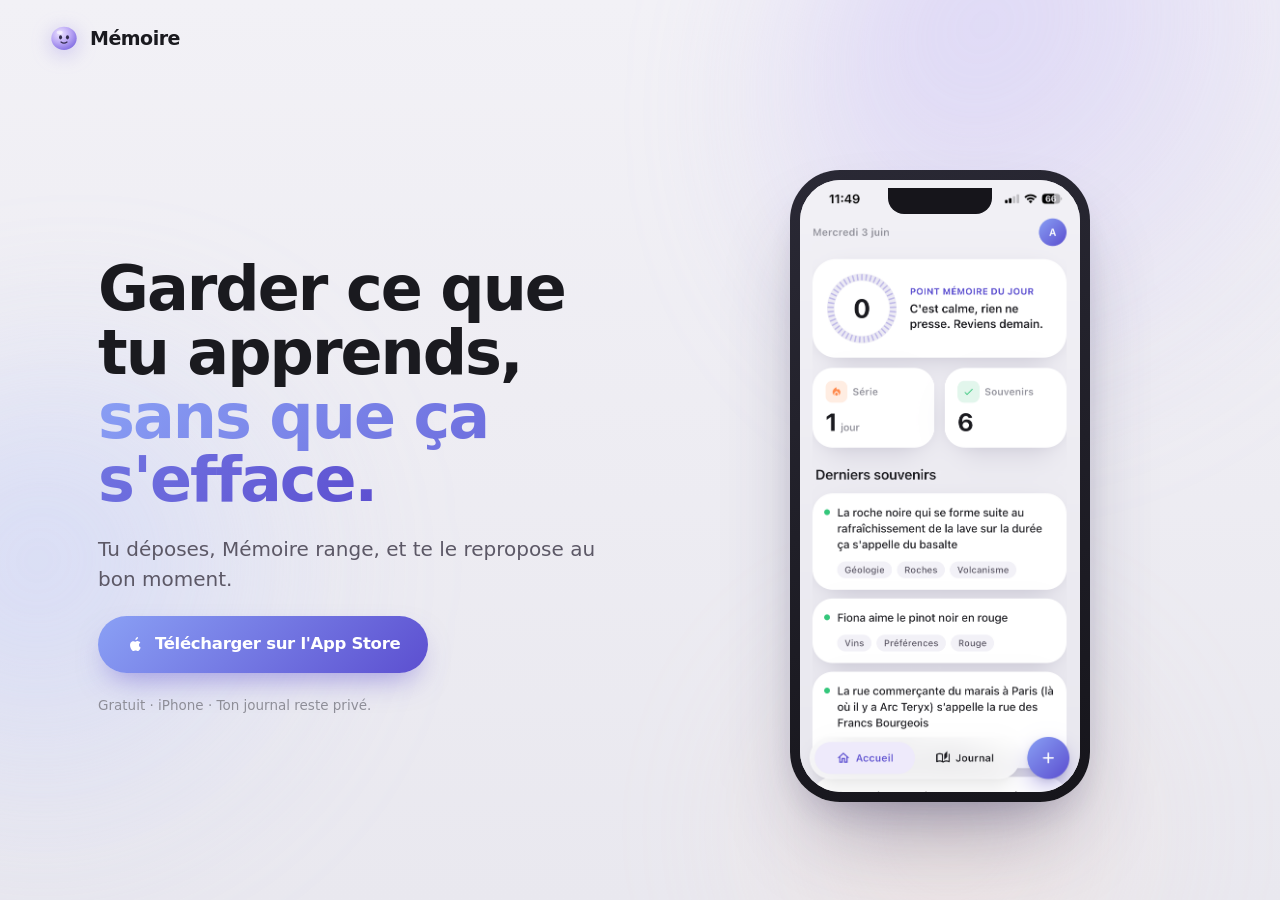
==== index.html @ 6947cf39 "Initial commit Co-Authored-By: Claude Opus 4.7 <noreply@anthropic.com>" ====
<!DOCTYPE html>
<html lang="fr">
<head>
  <meta charset="utf-8" />
  <meta name="viewport" content="width=device-width, initial-scale=1, viewport-fit=cover" />
  <title>Mémoire — Garder ce que tu apprends, sans que ça s'efface.</title>
  <meta name="description" content="Mémoire t'aide à retenir ce qui compte pour toi. Tu déposes, l'app range, et te le repropose au bon moment. Quelques secondes par jour." />

  <meta property="og:type" content="website" />
  <meta property="og:locale" content="fr_FR" />
  <meta property="og:title" content="Mémoire — Pour se souvenir." />
  <meta property="og:description" content="Garder ce que tu apprends, sans que ça s'efface." />
  <meta property="og:image" content="assets/og.png" />
  <meta name="theme-color" content="#EFEEF3" />

  <link rel="icon" type="image/svg+xml" href="assets/icon.svg" />
  <link rel="apple-touch-icon" href="assets/icon.svg" />

  <link rel="preconnect" href="https://api.fontshare.com" crossorigin />
  <link href="https://api.fontshare.com/v2/css?f[]=general-sans@400,500,600,700&display=swap" rel="stylesheet" />

  <link rel="stylesheet" href="styles.css" />
</head>
<body>

<!-- Sprite : mascotte + logo Apple -->
<svg width="0" height="0" class="sprite" aria-hidden="true" focusable="false">
  <defs>
    <radialGradient id="mascotBody" cx="36%" cy="30%" r="80%">
      <stop offset="0%" stop-color="#ECE3FF" />
      <stop offset="50%" stop-color="#BBA8F5" />
      <stop offset="100%" stop-color="#7A66DF" />
    </radialGradient>
  </defs>
  <symbol id="mascot" viewBox="0 0 48 48">
    <ellipse cx="24" cy="24.5" rx="19" ry="17.5" fill="url(#mascotBody)" />
    <ellipse cx="17.5" cy="15.5" rx="4.5" ry="2.8" fill="rgba(255,255,255,0.55)" />
    <ellipse cx="18.8" cy="23" rx="2.3" ry="3.1" fill="#322C4E" />
    <ellipse cx="29.2" cy="23" rx="2.3" ry="3.1" fill="#322C4E" />
    <path d="M19.5 30 Q24 33.5 28.5 30" stroke="#322C4E" stroke-width="1.8" fill="none" stroke-linecap="round" />
  </symbol>
  <symbol id="i-apple" viewBox="0 0 24 24">
    <path d="M16.36 12.6c.02 2.5 2.19 3.33 2.22 3.34-.02.06-.35 1.18-1.15 2.34-.69 1-1.41 2-2.54 2.02-1.11.02-1.47-.66-2.74-.66-1.27 0-1.66.64-2.71.68-1.09.04-1.92-1.08-2.62-2.08-1.42-2.06-2.51-5.82-1.05-8.36.72-1.26 2.02-2.06 3.43-2.08 1.07-.02 2.08.72 2.74.72.65 0 1.88-.89 3.17-.76.54.02 2.06.22 3.03 1.64-.08.05-1.81 1.06-1.79 3.16M14.3 5.2c.58-.7.97-1.68.86-2.66-.84.03-1.85.56-2.45 1.26-.54.62-1.01 1.62-.88 2.58.93.07 1.89-.48 2.47-1.18" fill="currentColor" />
  </symbol>
</svg>

<!-- Décor de fond : halos doux animés -->
<div class="bg-decor" aria-hidden="true">
  <span class="blob blob--violet"></span>
  <span class="blob blob--blue"></span>
  <span class="blob blob--orange"></span>
</div>

<header class="nav">
  <a class="brand" href="#" aria-label="Mémoire">
    <svg class="brand__mark" viewBox="0 0 48 48" aria-hidden="true"><use href="#mascot" /></svg>
    <span class="brand__name">Mémoire</span>
  </a>
</header>

<main class="hero">
  <div class="hero__copy">
    <h1 class="hero__title">Garder ce que tu apprends,<br /><span class="grad-text">sans que ça s'efface.</span></h1>
    <p class="hero__sub">Tu déposes, Mémoire range, et te le repropose au bon moment.</p>
    <a class="pill pill--grad" href="#" data-store-link>
      <svg class="ico" aria-hidden="true"><use href="#i-apple" /></svg>
      Télécharger sur l'App Store
    </a>
    <p class="hero__note">Gratuit · iPhone · Ton journal reste privé.</p>
  </div>

  <div class="hero__device">
    <div class="phone float">
      <div class="phone__notch"></div>
      <div class="phone__screen">
        <img class="phone__shot" src="assets/hero-home.png"
             alt="Écran d'accueil de Mémoire : point mémoire du jour, série, souvenirs récents" />
      </div>
    </div>
  </div>
</main>

<script src="script.js" defer></script>
</body>
</html>
---- styles.css ----
/* ============================================================================
   Mémoire — site vitrine, hero minimaliste.
   Direction artistique reprise des tokens Sv de l'app.
   ========================================================================= */

:root {
  --bg-top: #F2F1F6;
  --bg-bottom: #E9E8EF;
  --ink: #1A1A1F;
  --sec: #8E8E98;
  --card-body: #5C5866;
  --violet: #5C4FD0;
  --grad: linear-gradient(135deg, #8AA0F5 0%, #5C4FD0 100%);
  --shadow-grad: 0 14px 30px -10px rgba(92, 79, 208, 0.55);
  --shadow-phone: 0 50px 90px -30px rgba(58, 50, 91, 0.45), 0 18px 40px -20px rgba(58, 50, 91, 0.30);
  --r-pill: 999px;
  --font: 'General Sans', -apple-system, BlinkMacSystemFont, 'SF Pro Display', system-ui, sans-serif;
  --ease: cubic-bezier(0.22, 1, 0.36, 1);
  --maxw: 1180px;
}

* { box-sizing: border-box; }
html { -webkit-text-size-adjust: 100%; }

body {
  margin: 0;
  font-family: var(--font);
  color: var(--ink);
  background: linear-gradient(180deg, var(--bg-top) 0%, var(--bg-bottom) 100%);
  background-attachment: fixed;
  -webkit-font-smoothing: antialiased;
  -moz-osx-font-smoothing: grayscale;
  line-height: 1.5;
  min-height: 100svh;
  overflow-x: hidden;
}

h1, p { margin: 0; }
a { color: inherit; text-decoration: none; }
.sprite { position: absolute; width: 0; height: 0; }
.ico { width: 1em; height: 1em; display: inline-block; }

/* ── Décor de fond ───────────────────────────────────────────────────── */
.bg-decor { position: fixed; inset: 0; z-index: -1; overflow: hidden; pointer-events: none; }
.blob { position: absolute; border-radius: 50%; filter: blur(80px); opacity: 0.55; will-change: transform; }
.blob--violet { width: 620px; height: 620px; top: -180px; right: -120px;
  background: radial-gradient(circle at 30% 30%, #C9BEF7, transparent 70%);
  animation: drift 26s var(--ease) infinite alternate; }
.blob--blue { width: 540px; height: 540px; top: 38%; left: -180px;
  background: radial-gradient(circle at 40% 40%, #BFCBFB, transparent 70%);
  animation: drift 32s var(--ease) infinite alternate-reverse; }
.blob--orange { width: 460px; height: 460px; bottom: -160px; right: 8%;
  background: radial-gradient(circle at 50% 50%, #FFE0CC, transparent 70%); opacity: 0.4;
  animation: drift 30s var(--ease) infinite alternate; }
@keyframes drift { from { transform: translate3d(0, 0, 0) scale(1); } to { transform: translate3d(40px, 60px, 0) scale(1.12); } }

/* ── Header (marque seule) ───────────────────────────────────────────── */
.nav { position: absolute; top: 0; left: 0; right: 0; z-index: 10; padding: 22px clamp(20px, 5vw, 48px); }
.brand { display: inline-flex; align-items: center; gap: 10px; }
.brand__mark { width: 32px; height: 32px; filter: drop-shadow(0 4px 10px rgba(122, 102, 223, 0.35)); }
.brand__name { font-size: 19px; font-weight: 700; letter-spacing: -0.5px; }

/* ── Bouton pill ─────────────────────────────────────────────────────── */
.pill {
  display: inline-flex; align-items: center; justify-content: center; gap: 10px;
  padding: 16px 28px; font-size: 16.5px; font-weight: 600; letter-spacing: -0.3px;
  border: none; cursor: pointer; font-family: var(--font); border-radius: var(--r-pill);
  white-space: nowrap; transition: transform 0.25s var(--ease), box-shadow 0.25s var(--ease);
}
.pill .ico { width: 1.15em; height: 1.15em; fill: currentColor; }
.pill--grad { background: var(--grad); color: #fff; box-shadow: var(--shadow-grad); }
.pill--grad:hover { transform: translateY(-2px); box-shadow: 0 18px 38px -10px rgba(92, 79, 208, 0.62); }

.grad-text { background: var(--grad); -webkit-background-clip: text; background-clip: text; -webkit-text-fill-color: transparent; color: transparent; }

/* ── Hero ────────────────────────────────────────────────────────────── */
.hero {
  max-width: var(--maxw); margin: 0 auto; min-height: 100svh;
  padding: clamp(96px, 14vh, 140px) clamp(20px, 5vw, 48px) clamp(40px, 6vh, 72px);
  display: grid; grid-template-columns: 1.05fr 0.95fr; gap: clamp(32px, 5vw, 72px);
  align-items: center;
}
.hero__copy { display: flex; flex-direction: column; align-items: flex-start; gap: 22px; }
.hero__title { font-size: clamp(36px, 5.6vw, 62px); font-weight: 700; letter-spacing: -2px; line-height: 1.03; }
.hero__sub { font-size: clamp(16px, 1.9vw, 20px); color: var(--card-body); line-height: 1.5; max-width: 26em; }
.hero__note { font-size: 13.5px; color: var(--sec); font-weight: 500; }

/* ── Maquette iPhone ─────────────────────────────────────────────────── */
.hero__device { display: flex; justify-content: center; }
.phone {
  position: relative; width: 300px; height: 632px; flex-shrink: 0;
  background: linear-gradient(160deg, #2a2935, #16151b);
  border-radius: 50px; padding: 10px; box-shadow: var(--shadow-phone);
}
.phone__notch { position: absolute; top: 18px; left: 50%; transform: translateX(-50%); width: 104px; height: 26px; background: #16151b; border-radius: 0 0 16px 16px; z-index: 6; }
.phone__screen { position: relative; width: 100%; height: 100%; border-radius: 41px; overflow: hidden; background: var(--bg-top); }
.phone__shot { width: 100%; height: 100%; object-fit: cover; object-position: center; display: block; }

/* ── Animations ──────────────────────────────────────────────────────── */
@keyframes rise { from { opacity: 0; transform: translateY(26px); } to { opacity: 1; transform: none; } }
.hero__copy > * { animation: rise 0.9s var(--ease) both; }
.hero__copy > *:nth-child(2) { animation-delay: 0.08s; }
.hero__copy > *:nth-child(3) { animation-delay: 0.16s; }
.hero__copy > *:nth-child(4) { animation-delay: 0.24s; }
.hero__device { animation: rise 1s var(--ease) 0.12s both; }

.float { animation: float 7s ease-in-out infinite; }
@keyframes float { 0%, 100% { transform: translateY(0); } 50% { transform: translateY(-14px); } }

/* ── Responsive ──────────────────────────────────────────────────────── */
@media (max-width: 900px) {
  .hero { grid-template-columns: 1fr; text-align: center; gap: 44px; }
  .hero__copy { align-items: center; }
  .hero__sub { max-width: 30em; }
}
@media (max-width: 480px) {
  .pill { width: 100%; }
  .phone { transform: scale(0.94); }
}

/* ── Mouvement réduit ────────────────────────────────────────────────── */
@media (prefers-reduced-motion: reduce) {
  *, *::before, *::after { animation-duration: 0.001ms !important; animation-iteration-count: 1 !important; transition-duration: 0.001ms !important; }
}
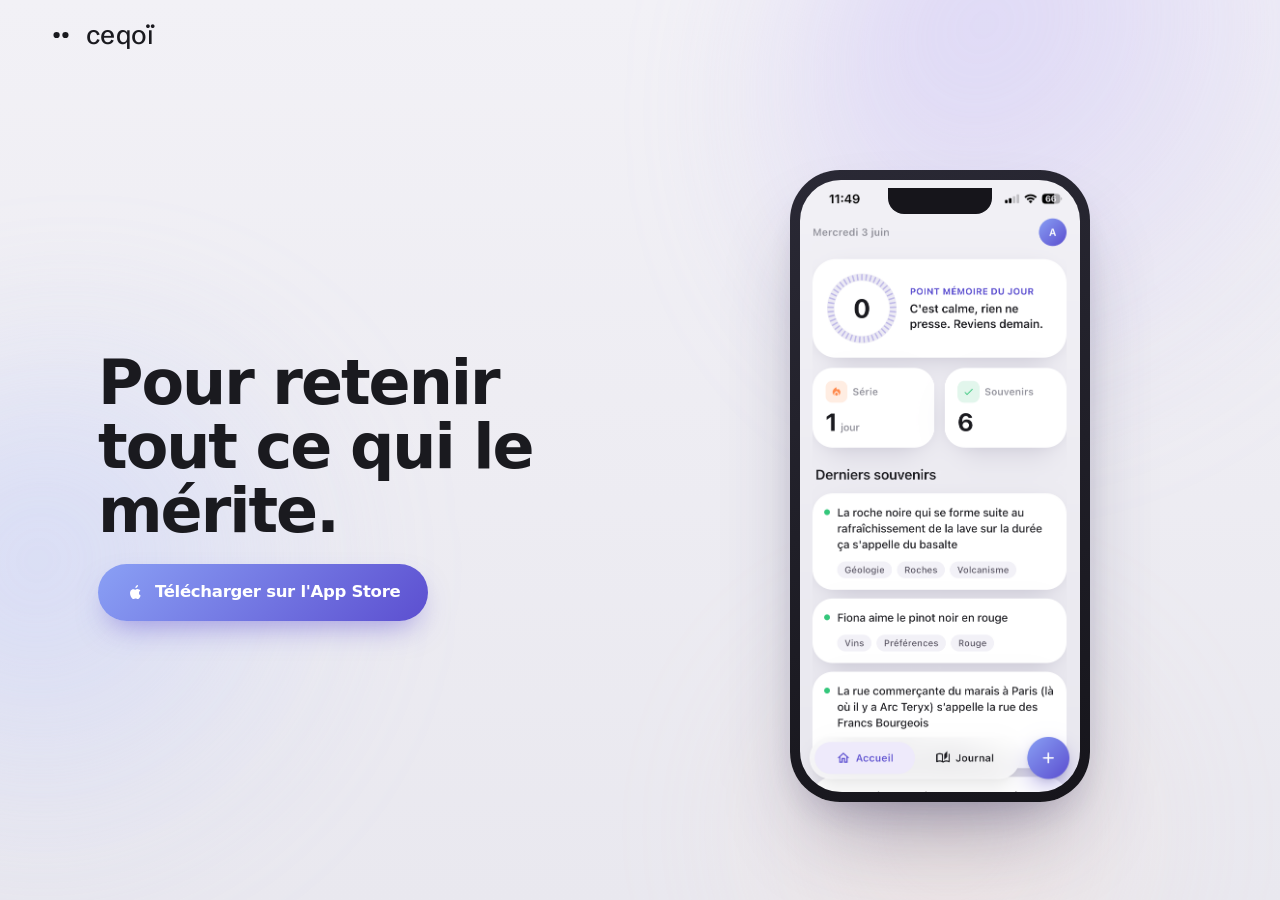
==== commit 164c77b5: "Rebrand Mémoire → Ceqoï, apply V1 logo direction Replace the brand name across copy, meta tags and a" ====
--- a/index.html
+++ b/index.html
@@ -3,13 +3,13 @@
 <head>
   <meta charset="utf-8" />
   <meta name="viewport" content="width=device-width, initial-scale=1, viewport-fit=cover" />
-  <title>Mémoire — Garder ce que tu apprends, sans que ça s'efface.</title>
-  <meta name="description" content="Mémoire t'aide à retenir ce qui compte pour toi. Tu déposes, l'app range, et te le repropose au bon moment. Quelques secondes par jour." />
+  <title>Ceqoï — Pour retenir tout ce qui le mérite.</title>
+  <meta name="description" content="Ceqoï t'aide à retenir ce qui compte pour toi. Tu déposes, l'app range, et te le repropose au bon moment." />
 
   <meta property="og:type" content="website" />
   <meta property="og:locale" content="fr_FR" />
-  <meta property="og:title" content="Mémoire — Pour se souvenir." />
-  <meta property="og:description" content="Garder ce que tu apprends, sans que ça s'efface." />
+  <meta property="og:title" content="Ceqoï — Pour retenir tout ce qui le mérite." />
+  <meta property="og:description" content="Tu déposes, Ceqoï range, et te le repropose au bon moment." />
   <meta property="og:image" content="assets/og.png" />
   <meta name="theme-color" content="#EFEEF3" />
 
@@ -17,27 +17,20 @@
   <link rel="apple-touch-icon" href="assets/icon.svg" />
 
   <link rel="preconnect" href="https://api.fontshare.com" crossorigin />
+  <link rel="preconnect" href="https://fonts.googleapis.com" />
+  <link rel="preconnect" href="https://fonts.gstatic.com" crossorigin />
   <link href="https://api.fontshare.com/v2/css?f[]=general-sans@400,500,600,700&display=swap" rel="stylesheet" />
+  <link href="https://fonts.googleapis.com/css2?family=Schibsted+Grotesk:wght@400;500;600&display=swap" rel="stylesheet" />
 
   <link rel="stylesheet" href="styles.css" />
 </head>
 <body>
 
-<!-- Sprite : mascotte + logo Apple -->
+<!-- Sprite : le signe (regard · tréma du ï) + logo Apple -->
 <svg width="0" height="0" class="sprite" aria-hidden="true" focusable="false">
-  <defs>
-    <radialGradient id="mascotBody" cx="36%" cy="30%" r="80%">
-      <stop offset="0%" stop-color="#ECE3FF" />
-      <stop offset="50%" stop-color="#BBA8F5" />
-      <stop offset="100%" stop-color="#7A66DF" />
-    </radialGradient>
-  </defs>
-  <symbol id="mascot" viewBox="0 0 48 48">
-    <ellipse cx="24" cy="24.5" rx="19" ry="17.5" fill="url(#mascotBody)" />
-    <ellipse cx="17.5" cy="15.5" rx="4.5" ry="2.8" fill="rgba(255,255,255,0.55)" />
-    <ellipse cx="18.8" cy="23" rx="2.3" ry="3.1" fill="#322C4E" />
-    <ellipse cx="29.2" cy="23" rx="2.3" ry="3.1" fill="#322C4E" />
-    <path d="M19.5 30 Q24 33.5 28.5 30" stroke="#322C4E" stroke-width="1.8" fill="none" stroke-linecap="round" />
+  <symbol id="mark" viewBox="0 0 100 100">
+    <circle cx="33" cy="50" r="12" fill="currentColor" />
+    <circle cx="67" cy="50" r="12" fill="currentColor" />
   </symbol>
   <symbol id="i-apple" viewBox="0 0 24 24">
     <path d="M16.36 12.6c.02 2.5 2.19 3.33 2.22 3.34-.02.06-.35 1.18-1.15 2.34-.69 1-1.41 2-2.54 2.02-1.11.02-1.47-.66-2.74-.66-1.27 0-1.66.64-2.71.68-1.09.04-1.92-1.08-2.62-2.08-1.42-2.06-2.51-5.82-1.05-8.36.72-1.26 2.02-2.06 3.43-2.08 1.07-.02 2.08.72 2.74.72.65 0 1.88-.89 3.17-.76.54.02 2.06.22 3.03 1.64-.08.05-1.81 1.06-1.79 3.16M14.3 5.2c.58-.7.97-1.68.86-2.66-.84.03-1.85.56-2.45 1.26-.54.62-1.01 1.62-.88 2.58.93.07 1.89-.48 2.47-1.18" fill="currentColor" />
@@ -52,21 +45,19 @@
 </div>
 
 <header class="nav">
-  <a class="brand" href="#" aria-label="Mémoire">
-    <svg class="brand__mark" viewBox="0 0 48 48" aria-hidden="true"><use href="#mascot" /></svg>
-    <span class="brand__name">Mémoire</span>
+  <a class="brand" href="#" aria-label="Ceqoï">
+    <svg class="brand__mark" viewBox="0 0 100 100" aria-hidden="true"><use href="#mark" /></svg>
+    <span class="brand__name">ceqoï</span>
   </a>
 </header>
 
 <main class="hero">
   <div class="hero__copy">
-    <h1 class="hero__title">Garder ce que tu apprends,<br /><span class="grad-text">sans que ça s'efface.</span></h1>
-    <p class="hero__sub">Tu déposes, Mémoire range, et te le repropose au bon moment.</p>
+    <h1 class="hero__title">Pour retenir tout ce qui le mérite.</h1>
     <a class="pill pill--grad" href="#" data-store-link>
       <svg class="ico" aria-hidden="true"><use href="#i-apple" /></svg>
       Télécharger sur l'App Store
     </a>
-    <p class="hero__note">Gratuit · iPhone · Ton journal reste privé.</p>
   </div>
 
   <div class="hero__device">
@@ -74,7 +65,7 @@
       <div class="phone__notch"></div>
       <div class="phone__screen">
         <img class="phone__shot" src="assets/hero-home.png"
-             alt="Écran d'accueil de Mémoire : point mémoire du jour, série, souvenirs récents" />
+             alt="Écran d'accueil de Ceqoï : point du jour, série, souvenirs récents" />
       </div>
     </div>
   </div>
--- a/styles.css
+++ b/styles.css
@@ -1,5 +1,5 @@
 /* ============================================================================
-   Mémoire — site vitrine, hero minimaliste.
+   Ceqoï — site vitrine, hero minimaliste.
    Direction artistique reprise des tokens Sv de l'app.
    ========================================================================= */
 
@@ -15,6 +15,7 @@
   --shadow-phone: 0 50px 90px -30px rgba(58, 50, 91, 0.45), 0 18px 40px -20px rgba(58, 50, 91, 0.30);
   --r-pill: 999px;
   --font: 'General Sans', -apple-system, BlinkMacSystemFont, 'SF Pro Display', system-ui, sans-serif;
+  --grotesk: 'Schibsted Grotesk', 'Helvetica Neue', Arial, sans-serif;
   --ease: cubic-bezier(0.22, 1, 0.36, 1);
   --maxw: 1180px;
 }
@@ -56,9 +57,9 @@
 
 /* ── Header (marque seule) ───────────────────────────────────────────── */
 .nav { position: absolute; top: 0; left: 0; right: 0; z-index: 10; padding: 22px clamp(20px, 5vw, 48px); }
-.brand { display: inline-flex; align-items: center; gap: 10px; }
-.brand__mark { width: 32px; height: 32px; filter: drop-shadow(0 4px 10px rgba(122, 102, 223, 0.35)); }
-.brand__name { font-size: 19px; font-weight: 700; letter-spacing: -0.5px; }
+.brand { display: inline-flex; align-items: center; gap: 12px; color: var(--ink); }
+.brand__mark { width: 26px; height: 26px; display: block; flex: none; color: currentColor; }
+.brand__name { font-family: var(--grotesk); font-size: 26px; font-weight: 500; letter-spacing: -0.02em; line-height: 1; }
 
 /* ── Bouton pill ─────────────────────────────────────────────────────── */
 .pill {
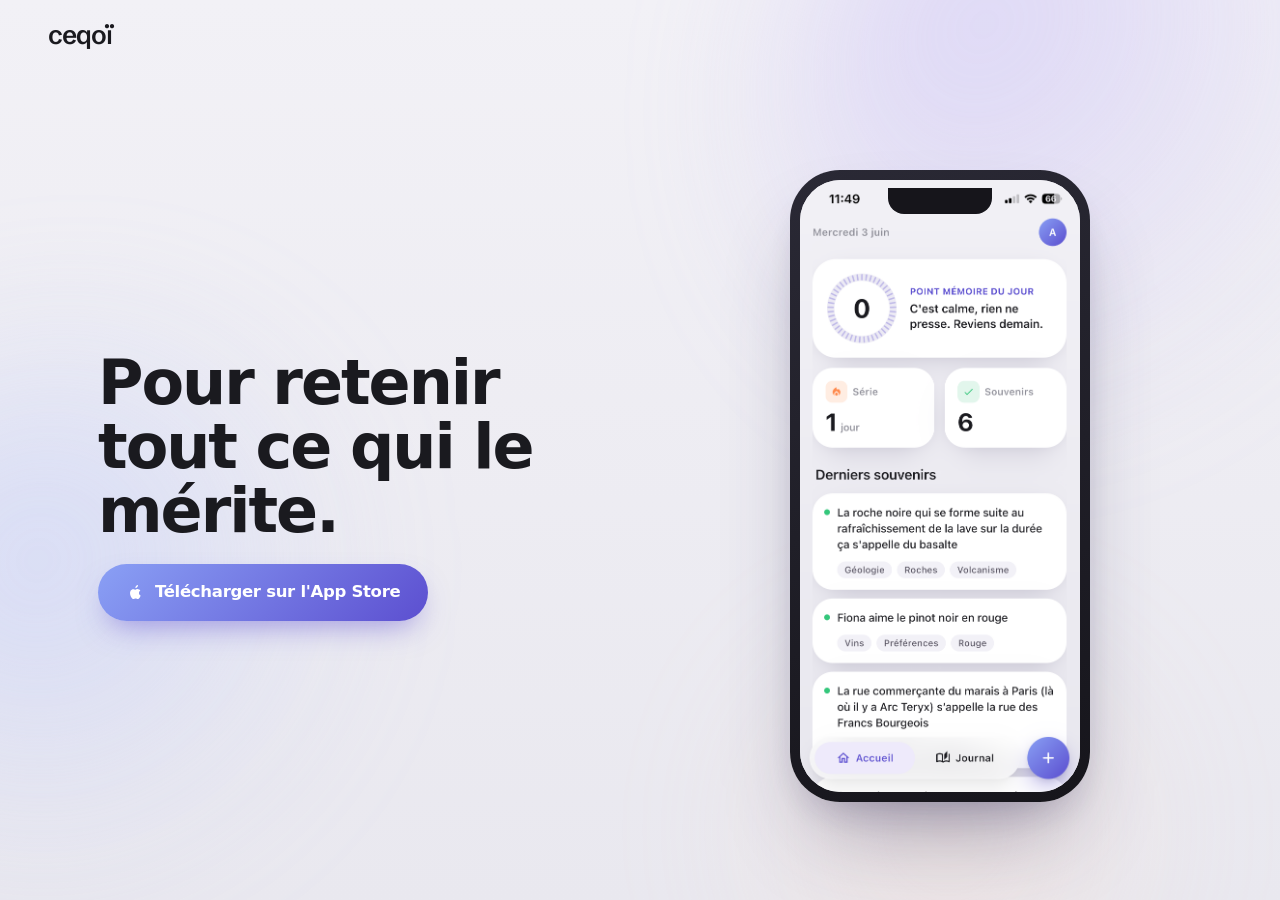
==== commit 9b382481: "Tighten header wordmark, drop the mark icon Co-Authored-By: Claude Opus 4.7 <noreply@anthropic.com>" ====
--- a/index.html
+++ b/index.html
@@ -46,7 +46,6 @@
 
 <header class="nav">
   <a class="brand" href="#" aria-label="Ceqoï">
-    <svg class="brand__mark" viewBox="0 0 100 100" aria-hidden="true"><use href="#mark" /></svg>
     <span class="brand__name">ceqoï</span>
   </a>
 </header>
--- a/styles.css
+++ b/styles.css
@@ -57,9 +57,8 @@
 
 /* ── Header (marque seule) ───────────────────────────────────────────── */
 .nav { position: absolute; top: 0; left: 0; right: 0; z-index: 10; padding: 22px clamp(20px, 5vw, 48px); }
-.brand { display: inline-flex; align-items: center; gap: 12px; color: var(--ink); }
-.brand__mark { width: 26px; height: 26px; display: block; flex: none; color: currentColor; }
-.brand__name { font-family: var(--grotesk); font-size: 26px; font-weight: 500; letter-spacing: -0.02em; line-height: 1; }
+.brand { display: inline-flex; align-items: center; color: var(--ink); }
+.brand__name { font-family: var(--grotesk); font-size: 26px; font-weight: 600; letter-spacing: -0.04em; line-height: 1; }
 
 /* ── Bouton pill ─────────────────────────────────────────────────────── */
 .pill {
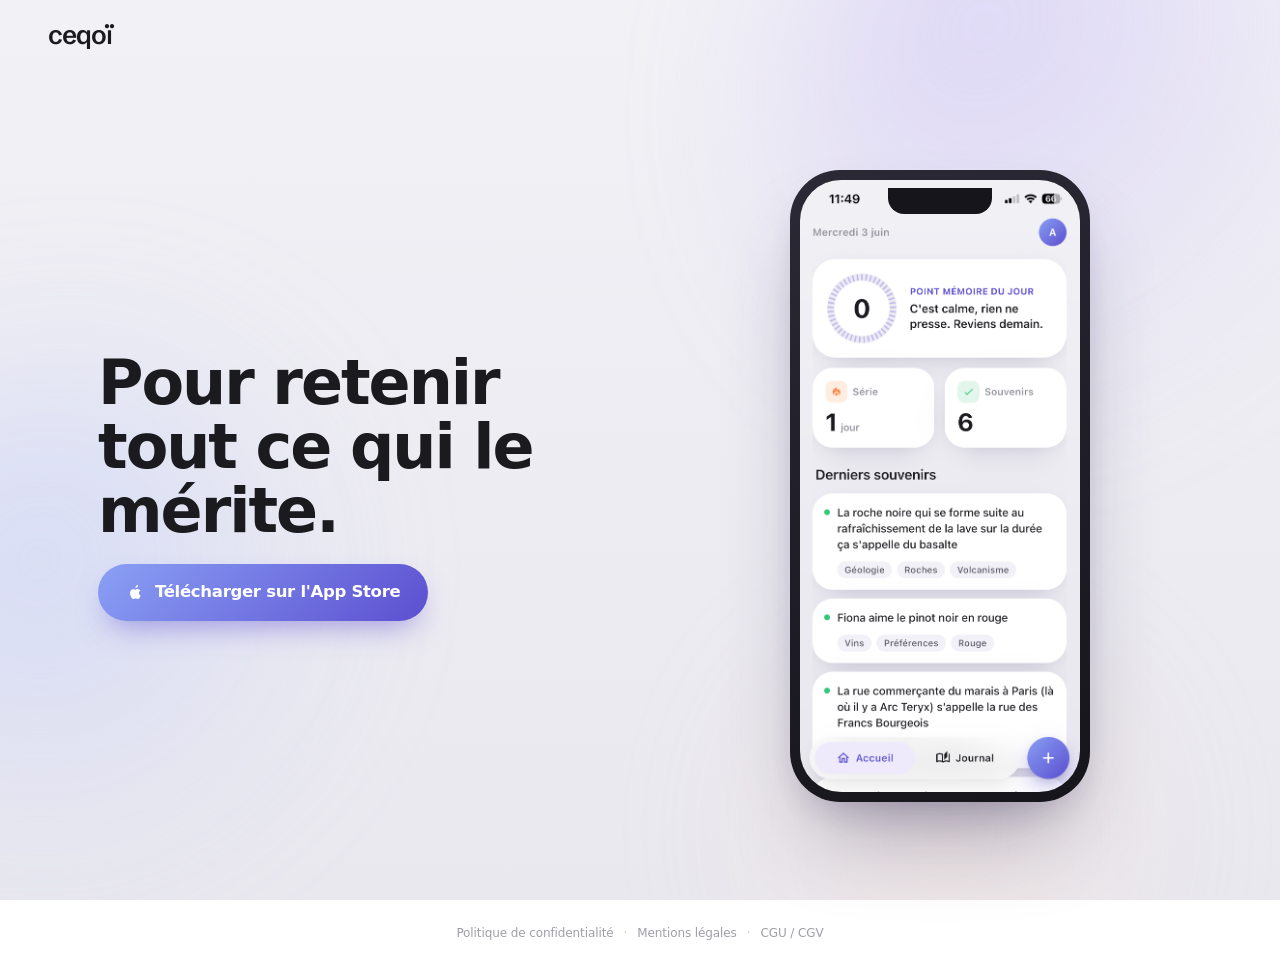
==== commit ecb24c96: "Add legal footer with privacy, mentions and CGU links Co-Authored-By: Claude Opus 4.7 <noreply@anthr" ====
--- a/index.html
+++ b/index.html
@@ -70,6 +70,14 @@
   </div>
 </main>
 
+<footer class="legal">
+  <a href="https://ceqoi.app/privacy">Politique de confidentialité</a>
+  <span aria-hidden="true">·</span>
+  <a href="https://ceqoi.app/legal">Mentions légales</a>
+  <span aria-hidden="true">·</span>
+  <a href="https://ceqoi.app/terms">CGU / CGV</a>
+</footer>
+
 <script src="script.js" defer></script>
 </body>
 </html>
--- a/styles.css
+++ b/styles.css
@@ -96,6 +96,16 @@
 .phone__screen { position: relative; width: 100%; height: 100%; border-radius: 41px; overflow: hidden; background: var(--bg-top); }
 .phone__shot { width: 100%; height: 100%; object-fit: cover; object-position: center; display: block; }
 
+/* ── Footer légal ────────────────────────────────────────────────────── */
+.legal {
+  display: flex; flex-wrap: wrap; justify-content: center; align-items: center;
+  gap: 10px; padding: 24px clamp(20px, 5vw, 48px) 32px;
+  font-size: 12px; color: var(--sec); font-weight: 500; letter-spacing: -0.1px;
+}
+.legal a { color: inherit; opacity: 0.85; transition: opacity 0.2s var(--ease); }
+.legal a:hover { opacity: 1; }
+.legal span { opacity: 0.5; }
+
 /* ── Animations ──────────────────────────────────────────────────────── */
 @keyframes rise { from { opacity: 0; transform: translateY(26px); } to { opacity: 1; transform: none; } }
 .hero__copy > * { animation: rise 0.9s var(--ease) both; }
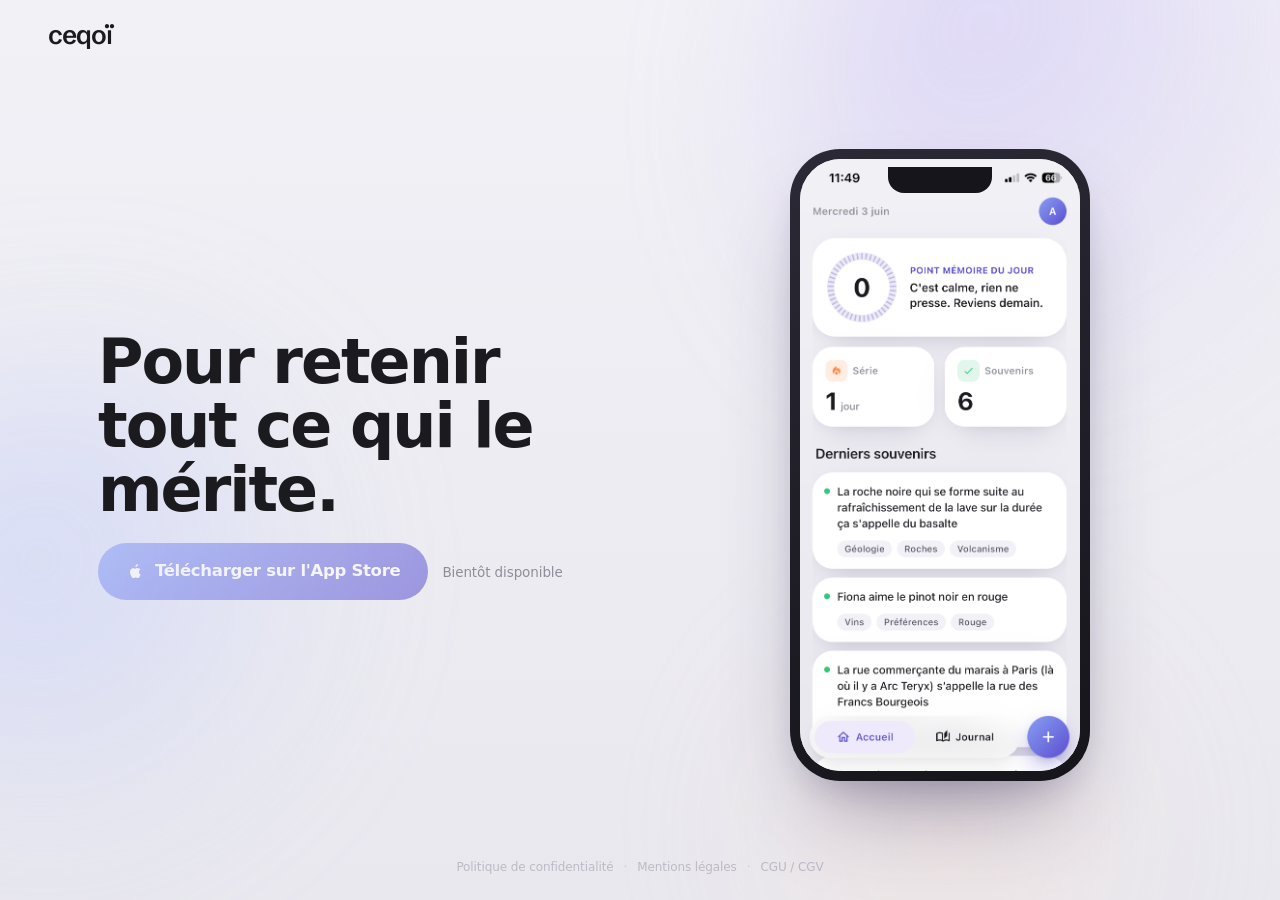
==== commit 124a0948: "Disable App Store CTA and add Bientôt disponible label Co-Authored-By: Claude Opus 4.7 <noreply@anth" ====
--- a/index.html
+++ b/index.html
@@ -53,10 +53,13 @@
 <main class="hero">
   <div class="hero__copy">
     <h1 class="hero__title">Pour retenir tout ce qui le mérite.</h1>
-    <a class="pill pill--grad" href="#" data-store-link>
-      <svg class="ico" aria-hidden="true"><use href="#i-apple" /></svg>
-      Télécharger sur l'App Store
-    </a>
+    <div class="cta">
+      <span class="pill pill--grad is-disabled" role="button" aria-disabled="true" tabindex="-1" data-store-link>
+        <svg class="ico" aria-hidden="true"><use href="#i-apple" /></svg>
+        Télécharger sur l'App Store
+      </span>
+      <span class="cta__soon">Bientôt disponible</span>
+    </div>
   </div>
 
   <div class="hero__device">
--- a/styles.css
+++ b/styles.css
@@ -34,6 +34,8 @@
   line-height: 1.5;
   min-height: 100svh;
   overflow-x: hidden;
+  display: flex;
+  flex-direction: column;
 }
 
 h1, p { margin: 0; }
@@ -70,13 +72,17 @@
 .pill .ico { width: 1.15em; height: 1.15em; fill: currentColor; }
 .pill--grad { background: var(--grad); color: #fff; box-shadow: var(--shadow-grad); }
 .pill--grad:hover { transform: translateY(-2px); box-shadow: 0 18px 38px -10px rgba(92, 79, 208, 0.62); }
+.pill.is-disabled { opacity: 0.55; cursor: not-allowed; pointer-events: none; box-shadow: none; }
+
+.cta { display: inline-flex; align-items: center; gap: 14px; flex-wrap: wrap; }
+.cta__soon { font-size: 13.5px; color: var(--sec); font-weight: 500; letter-spacing: -0.1px; }
 
 .grad-text { background: var(--grad); -webkit-background-clip: text; background-clip: text; -webkit-text-fill-color: transparent; color: transparent; }
 
 /* ── Hero ────────────────────────────────────────────────────────────── */
 .hero {
-  max-width: var(--maxw); margin: 0 auto; min-height: 100svh;
-  padding: clamp(96px, 14vh, 140px) clamp(20px, 5vw, 48px) clamp(40px, 6vh, 72px);
+  width: 100%; max-width: var(--maxw); margin: 0 auto; flex: 1;
+  padding: clamp(96px, 14vh, 140px) clamp(20px, 5vw, 48px) clamp(24px, 4vh, 48px);
   display: grid; grid-template-columns: 1.05fr 0.95fr; gap: clamp(32px, 5vw, 72px);
   align-items: center;
 }
@@ -99,12 +105,12 @@
 /* ── Footer légal ────────────────────────────────────────────────────── */
 .legal {
   display: flex; flex-wrap: wrap; justify-content: center; align-items: center;
-  gap: 10px; padding: 24px clamp(20px, 5vw, 48px) 32px;
-  font-size: 12px; color: var(--sec); font-weight: 500; letter-spacing: -0.1px;
+  gap: 10px; padding: 18px clamp(20px, 5vw, 48px) 24px;
+  font-size: 12px; color: #BCBAC4; font-weight: 500; letter-spacing: -0.1px;
 }
-.legal a { color: inherit; opacity: 0.85; transition: opacity 0.2s var(--ease); }
-.legal a:hover { opacity: 1; }
-.legal span { opacity: 0.5; }
+.legal a { color: inherit; transition: color 0.2s var(--ease); }
+.legal a:hover { color: var(--sec); }
+.legal span { opacity: 0.6; }
 
 /* ── Animations ──────────────────────────────────────────────────────── */
 @keyframes rise { from { opacity: 0; transform: translateY(26px); } to { opacity: 1; transform: none; } }
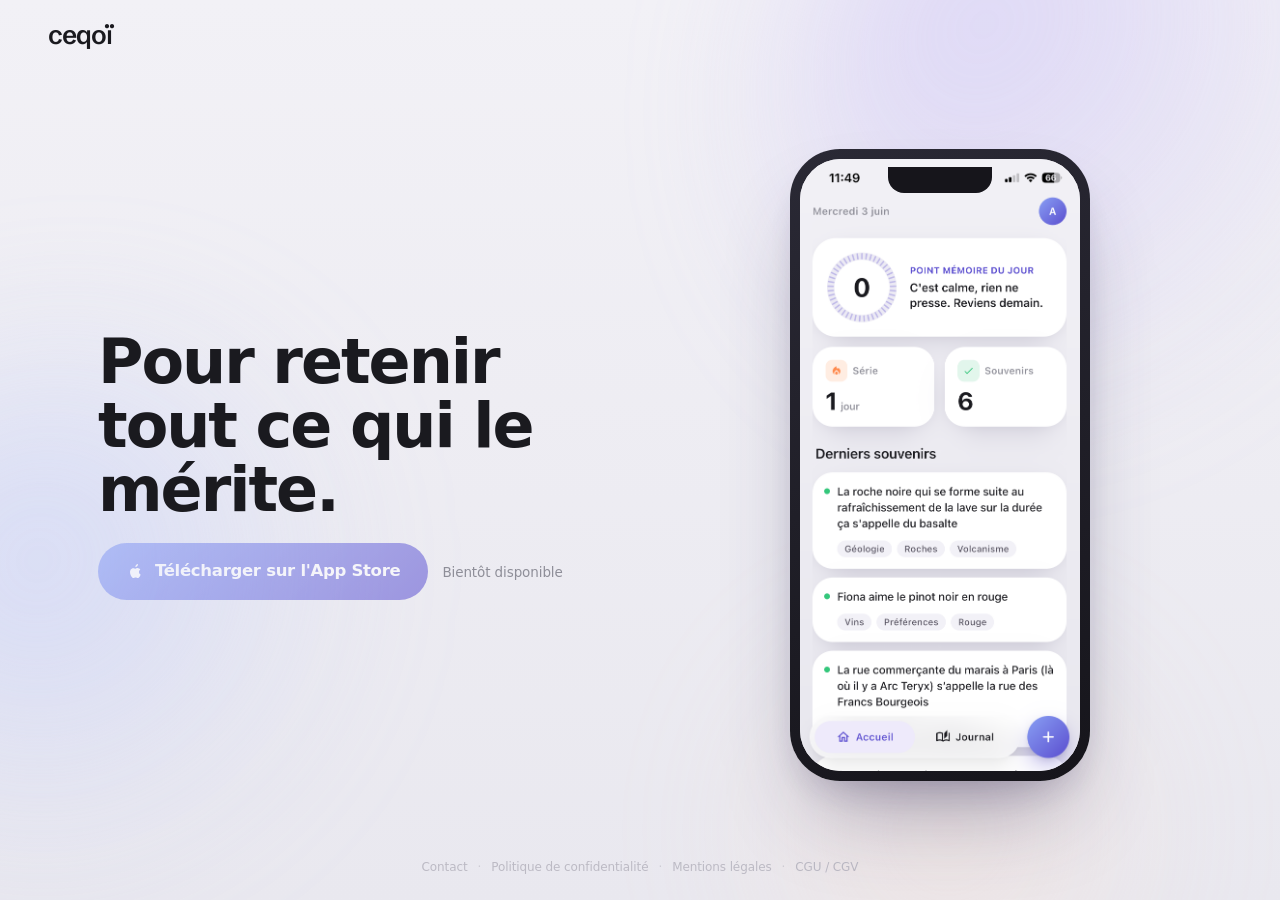
==== commit 0333bd01: "Add contact page and link from footers" ====
--- a/index.html
+++ b/index.html
@@ -5,16 +5,72 @@
   <meta name="viewport" content="width=device-width, initial-scale=1, viewport-fit=cover" />
   <title>Ceqoï — Pour retenir tout ce qui le mérite.</title>
   <meta name="description" content="Ceqoï t'aide à retenir ce qui compte pour toi. Tu déposes, l'app range, et te le repropose au bon moment." />
+  <meta name="author" content="Ceqoï" />
+  <meta name="robots" content="index, follow, max-image-preview:large" />
+  <link rel="canonical" href="https://ceqoi.com/" />
 
   <meta property="og:type" content="website" />
   <meta property="og:locale" content="fr_FR" />
+  <meta property="og:site_name" content="Ceqoï" />
+  <meta property="og:url" content="https://ceqoi.com/" />
   <meta property="og:title" content="Ceqoï — Pour retenir tout ce qui le mérite." />
   <meta property="og:description" content="Tu déposes, Ceqoï range, et te le repropose au bon moment." />
-  <meta property="og:image" content="assets/og.png" />
+  <meta property="og:image" content="https://ceqoi.com/assets/og.png" />
+  <meta property="og:image:width" content="1200" />
+  <meta property="og:image:height" content="630" />
+  <meta property="og:image:alt" content="Ceqoï — l'app qui range et te repropose tes souvenirs au bon moment." />
+
+  <meta name="twitter:card" content="summary_large_image" />
+  <meta name="twitter:title" content="Ceqoï — Pour retenir tout ce qui le mérite." />
+  <meta name="twitter:description" content="Tu déposes, Ceqoï range, et te le repropose au bon moment." />
+  <meta name="twitter:image" content="https://ceqoi.com/assets/og.png" />
+  <meta name="twitter:image:alt" content="Ceqoï — l'app qui range et te repropose tes souvenirs au bon moment." />
+
   <meta name="theme-color" content="#EFEEF3" />
+  <meta name="apple-mobile-web-app-title" content="Ceqoï" />
 
   <link rel="icon" type="image/svg+xml" href="assets/icon.svg" />
   <link rel="apple-touch-icon" href="assets/icon.svg" />
+
+  <script type="application/ld+json">
+  {
+    "@context": "https://schema.org",
+    "@graph": [
+      {
+        "@type": "Organization",
+        "@id": "https://ceqoi.com/#organization",
+        "name": "Ceqoï",
+        "url": "https://ceqoi.com/",
+        "logo": "https://ceqoi.com/assets/icon.svg"
+      },
+      {
+        "@type": "WebSite",
+        "@id": "https://ceqoi.com/#website",
+        "url": "https://ceqoi.com/",
+        "name": "Ceqoï",
+        "description": "Ceqoï t'aide à retenir ce qui compte pour toi.",
+        "inLanguage": "fr-FR",
+        "publisher": { "@id": "https://ceqoi.com/#organization" }
+      },
+      {
+        "@type": "MobileApplication",
+        "name": "Ceqoï",
+        "operatingSystem": "iOS",
+        "applicationCategory": "LifestyleApplication",
+        "description": "Tu déposes, Ceqoï range, et te le repropose au bon moment.",
+        "url": "https://ceqoi.com/",
+        "image": "https://ceqoi.com/assets/icon.svg",
+        "publisher": { "@id": "https://ceqoi.com/#organization" },
+        "offers": {
+          "@type": "Offer",
+          "price": "0",
+          "priceCurrency": "EUR",
+          "availability": "https://schema.org/PreOrder"
+        }
+      }
+    ]
+  }
+  </script>
 
   <link rel="preconnect" href="https://api.fontshare.com" crossorigin />
   <link rel="preconnect" href="https://fonts.googleapis.com" />
@@ -74,11 +130,13 @@
 </main>
 
 <footer class="legal">
-  <a href="https://ceqoi.app/privacy">Politique de confidentialité</a>
+  <a href="https://ceqoi.com/contact">Contact</a>
   <span aria-hidden="true">·</span>
-  <a href="https://ceqoi.app/legal">Mentions légales</a>
+  <a href="https://ceqoi.com/privacy">Politique de confidentialité</a>
   <span aria-hidden="true">·</span>
-  <a href="https://ceqoi.app/terms">CGU / CGV</a>
+  <a href="https://ceqoi.com/legal">Mentions légales</a>
+  <span aria-hidden="true">·</span>
+  <a href="https://ceqoi.com/terms">CGU / CGV</a>
 </footer>
 
 <script src="script.js" defer></script>
--- a/styles.css
+++ b/styles.css
@@ -134,6 +134,61 @@
   .phone { transform: scale(0.94); }
 }
 
+/* ── Pages juridiques (mentions, confidentialité, CGU/CGV) ───────────── */
+.doc-page .nav { position: relative; }
+
+.doc {
+  width: 80%; max-width: var(--maxw); margin: 0 auto; flex: 1;
+  padding: clamp(12px, 3vh, 28px) clamp(20px, 5vw, 48px) clamp(40px, 6vh, 72px);
+  animation: rise 0.7s var(--ease) both;
+}
+@media (max-width: 720px) { .doc { width: 100%; } }
+.doc__back {
+  display: inline-flex; align-items: center; gap: 7px;
+  font-size: 14px; font-weight: 500; color: var(--sec);
+  margin-bottom: 26px; transition: color 0.2s var(--ease);
+}
+.doc__back:hover { color: var(--ink); }
+.doc__title { font-size: clamp(30px, 5vw, 44px); font-weight: 700; letter-spacing: -1.4px; line-height: 1.06; }
+.doc__meta { font-size: 13.5px; color: var(--sec); font-weight: 500; margin: 12px 0 32px; }
+
+.doc__body {
+  color: var(--card-body); font-size: 16px; line-height: 1.7;
+  background: rgba(255, 255, 255, 0.55);
+  border: 1px solid rgba(255, 255, 255, 0.6);
+  border-radius: 22px;
+  padding: clamp(24px, 4vw, 40px);
+  box-shadow: 0 20px 50px -28px rgba(58, 50, 91, 0.30);
+  -webkit-backdrop-filter: blur(12px); backdrop-filter: blur(12px);
+}
+.doc__body > :first-child { margin-top: 0; }
+.doc__body .lead { font-size: 17px; color: var(--ink); margin: 0 0 24px; }
+.doc__body h2 {
+  font-family: var(--grotesk); font-size: 21px; font-weight: 600; letter-spacing: -0.3px;
+  color: var(--ink); margin: 40px 0 12px;
+}
+.doc__body h3 { font-size: 16.5px; font-weight: 600; letter-spacing: -0.2px; color: var(--ink); margin: 24px 0 8px; }
+.doc__body p { margin: 0 0 14px; }
+.doc__body ul { margin: 0 0 16px; padding-left: 22px; }
+.doc__body li { margin: 0 0 8px; }
+.doc__body strong { color: var(--ink); font-weight: 600; }
+.doc__body a { color: var(--violet); font-weight: 500; text-decoration: underline; text-underline-offset: 2px; text-decoration-thickness: 1px; }
+.doc__body a:hover { color: var(--ink); }
+.doc__body hr { border: 0; border-top: 1px solid rgba(26, 26, 31, 0.08); margin: 32px 0; }
+.doc__body table { width: 100%; border-collapse: collapse; margin: 0 0 18px; font-size: 14.5px; }
+.doc__body th, .doc__body td { text-align: left; padding: 10px 12px; border-bottom: 1px solid rgba(26, 26, 31, 0.08); vertical-align: top; }
+.doc__body th { color: var(--ink); font-weight: 600; }
+.doc__body td:first-child { color: var(--ink); font-weight: 500; white-space: nowrap; }
+.doc__contact {
+  margin-top: 4px; padding: 16px 18px; border-radius: 14px;
+  background: rgba(92, 79, 208, 0.06); border: 1px solid rgba(92, 79, 208, 0.12);
+}
+.doc__contact p { margin: 0; }
+
+@media (max-width: 480px) {
+  .doc__body td:first-child { white-space: normal; }
+}
+
 /* ── Mouvement réduit ────────────────────────────────────────────────── */
 @media (prefers-reduced-motion: reduce) {
   *, *::before, *::after { animation-duration: 0.001ms !important; animation-iteration-count: 1 !important; transition-duration: 0.001ms !important; }
